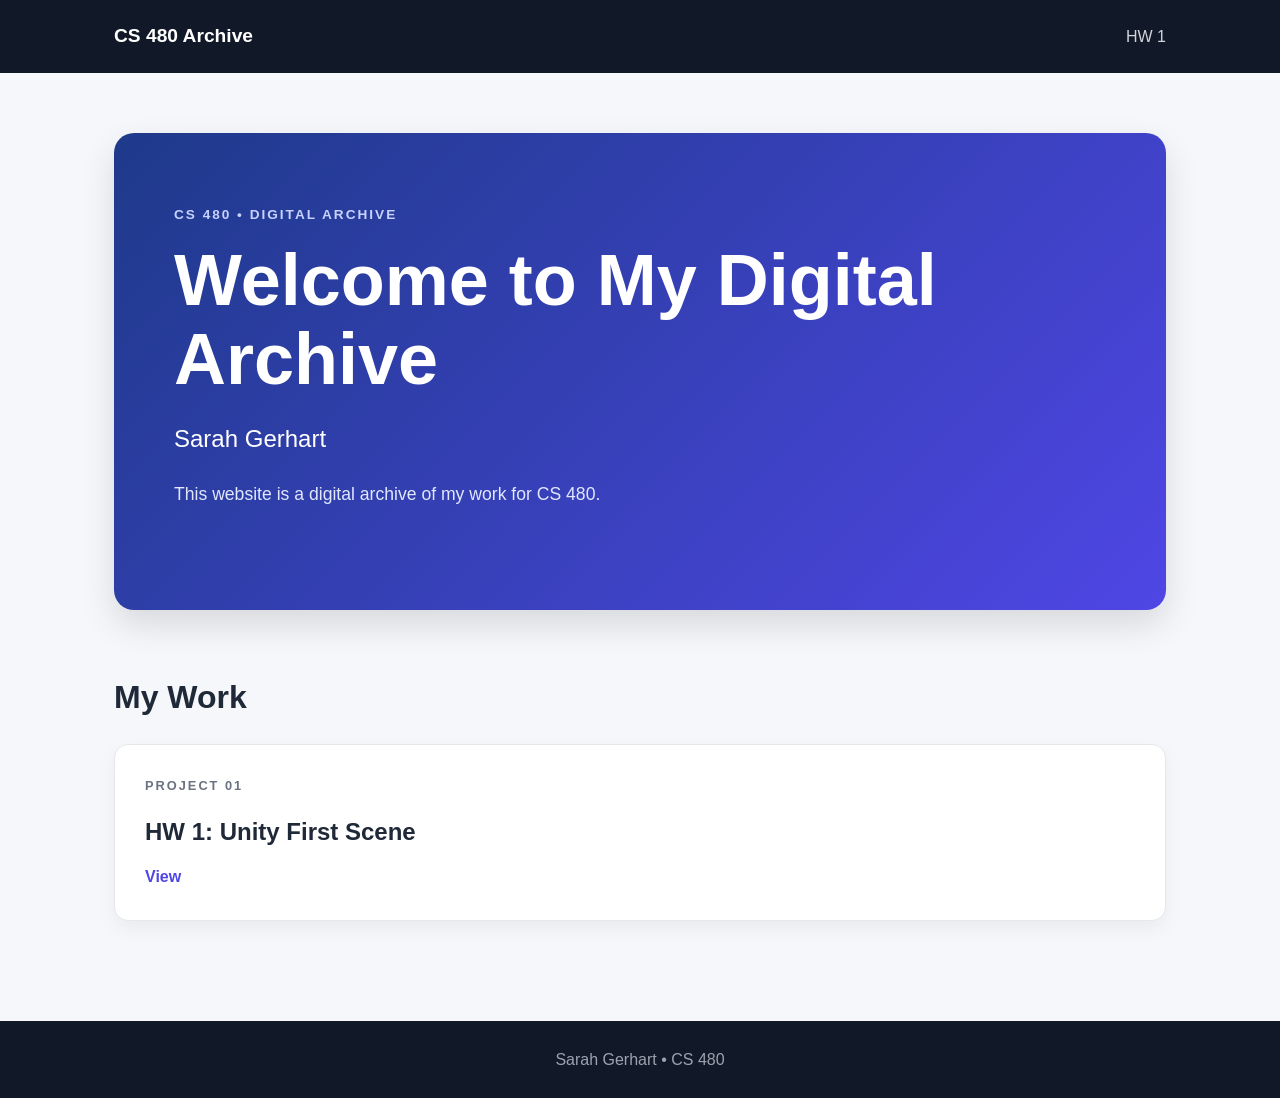
==== index.html @ 07f043e9 "project1 page and home page" ====
<!DOCTYPE html>
<html lang="en">
<head>
    <meta charset="UTF-8">
    <meta name="viewport" content="width=device-width, initial-scale=1.0">
    <title>CS 480 Digital Archive</title>
    <link rel="stylesheet" href="style.css">
</head>
<body>

    <header>
        <nav>
            <a href="index.html" class="logo">CS 480 Archive</a>

            <div class="nav-links">
                <a href="project1/index.html">HW 1</a>
            </div>
        </nav>
    </header>

    <main class="home">
        <section class="hero">
            <p class="eyebrow">CS 480 • Digital Archive</p>

            <h1>Welcome to My Digital Archive</h1>

            <h2>Sarah Gerhart</h2>

            <p class="intro">
                This website is a digital archive of my work for CS 480.
            </p>
        </section>

        <section class="projects">
            <h2>My Work</h2>

            <div class="project-card">
                <p class="project-number">PROJECT 01</p>
                <h3>HW 1: Unity First Scene</h3>

                <a href="project1/index.html">View</a>
            </div>
        </section>
    </main>

    <footer>
        <p>Sarah Gerhart • CS 480</p>
    </footer>

</body>
</html>
---- style.css ----
/* ---------- General Styles ---------- */

* {
    box-sizing: border-box;
    margin: 0;
    padding: 0;
}

body {
    font-family: Arial, Helvetica, sans-serif;
    background-color: #f5f7fa;
    color: #1f2937;
    line-height: 1.7;
}

a {
    color: inherit;
    text-decoration: none;
}

header {
    background-color: #111827;
    color: white;
}

nav {
    max-width: 1100px;
    margin: 0 auto;
    padding: 20px 24px;
    display: flex;
    justify-content: space-between;
    align-items: center;
}

.logo {
    font-size: 1.2rem;
    font-weight: bold;
}

.nav-links {
    display: flex;
    gap: 24px;
}

.nav-links a {
    color: #d1d5db;
    transition: color 0.2s ease;
}

.nav-links a:hover {
    color: white;
}


/* ---------- Main Content ---------- */

main {
    max-width: 1100px;
    margin: 0 auto;
    padding: 60px 24px;
}

.hero {
    background: linear-gradient(135deg, #1e3a8a, #4f46e5);
    color: white;
    border-radius: 20px;
    padding: 70px 60px;
    margin-bottom: 60px;
    box-shadow: 0 15px 35px rgba(0, 0, 0, 0.12);
}

.eyebrow {
    color: #c7d2fe;
    text-transform: uppercase;
    letter-spacing: 2px;
    font-size: 0.85rem;
    font-weight: bold;
    margin-bottom: 15px;
}

.hero h1 {
    font-size: clamp(2.5rem, 6vw, 4.5rem);
    line-height: 1.1;
    margin-bottom: 20px;
}

.hero h2 {
    font-size: 1.5rem;
    font-weight: normal;
    margin-bottom: 20px;
}

.intro {
    max-width: 700px;
    color: #e0e7ff;
    font-size: 1.1rem;
    margin-bottom: 30px;
}


/* ---------- Buttons ---------- */

.button {
    display: inline-block;
    background-color: white;
    color: #1e3a8a;
    padding: 12px 22px;
    border-radius: 8px;
    font-weight: bold;
    transition: transform 0.2s ease, background-color 0.2s ease;
}

.button:hover {
    background-color: #e0e7ff;
    transform: translateY(-2px);
}


/* ---------- Project Cards ---------- */

.projects h2 {
    font-size: 2rem;
    margin-bottom: 20px;
}

.project-card {
    background-color: white;
    border-radius: 14px;
    padding: 30px;
    border: 1px solid #e5e7eb;
    box-shadow: 0 8px 20px rgba(0, 0, 0, 0.05);
}

.project-number {
    color: #4f46e5;
    font-size: 0.8rem;
    font-weight: bold;
    letter-spacing: 2px;
    margin-bottom: 5px;
}

.project-card h3 {
    font-size: 1.5rem;
    margin-bottom: 10px;
}

.project-card p {
    color: #6b7280;
    margin-bottom: 15px;
}

.project-card a {
    color: #4f46e5;
    font-weight: bold;
}

.project-card a:hover {
    text-decoration: underline;
}


/* ---------- Project Page ---------- */

.project-header {
    margin-bottom: 40px;
}

.project-header .eyebrow {
    color: #4f46e5;
}

.project-header h1 {
    font-size: clamp(2.2rem, 5vw, 3.5rem);
    line-height: 1.2;
    margin-bottom: 15px;
}

.project-header p {
    color: #6b7280;
    max-width: 750px;
}

.content-section {
    background-color: white;
    border-radius: 14px;
    padding: 35px;
    margin-bottom: 30px;
    border: 1px solid #e5e7eb;
}

.content-section h2 {
    margin-bottom: 15px;
    color: #111827;
}

.content-section p {
    margin-bottom: 15px;
}

.content-section ul {
    padding-left: 25px;
}


/* ---------- Unity Screenshot ---------- */

.screenshot {
    width: 100%;
    height: auto;
    display: block;
    border-radius: 10px;
    border: 1px solid #d1d5db;
    margin-top: 20px;
}


/* ---------- Footer ---------- */

footer {
    background-color: #111827;
    color: #9ca3af;
    text-align: center;
    padding: 25px;
    margin-top: 40px;
}


/* ---------- Mobile Layout ---------- */

@media (max-width: 700px) {

    nav {
        flex-direction: column;
        gap: 12px;
    }

    .hero {
        padding: 45px 30px;
    }

    main {
        padding: 35px 18px;
    }

    .content-section {
        padding: 25px 20px;
    }
}
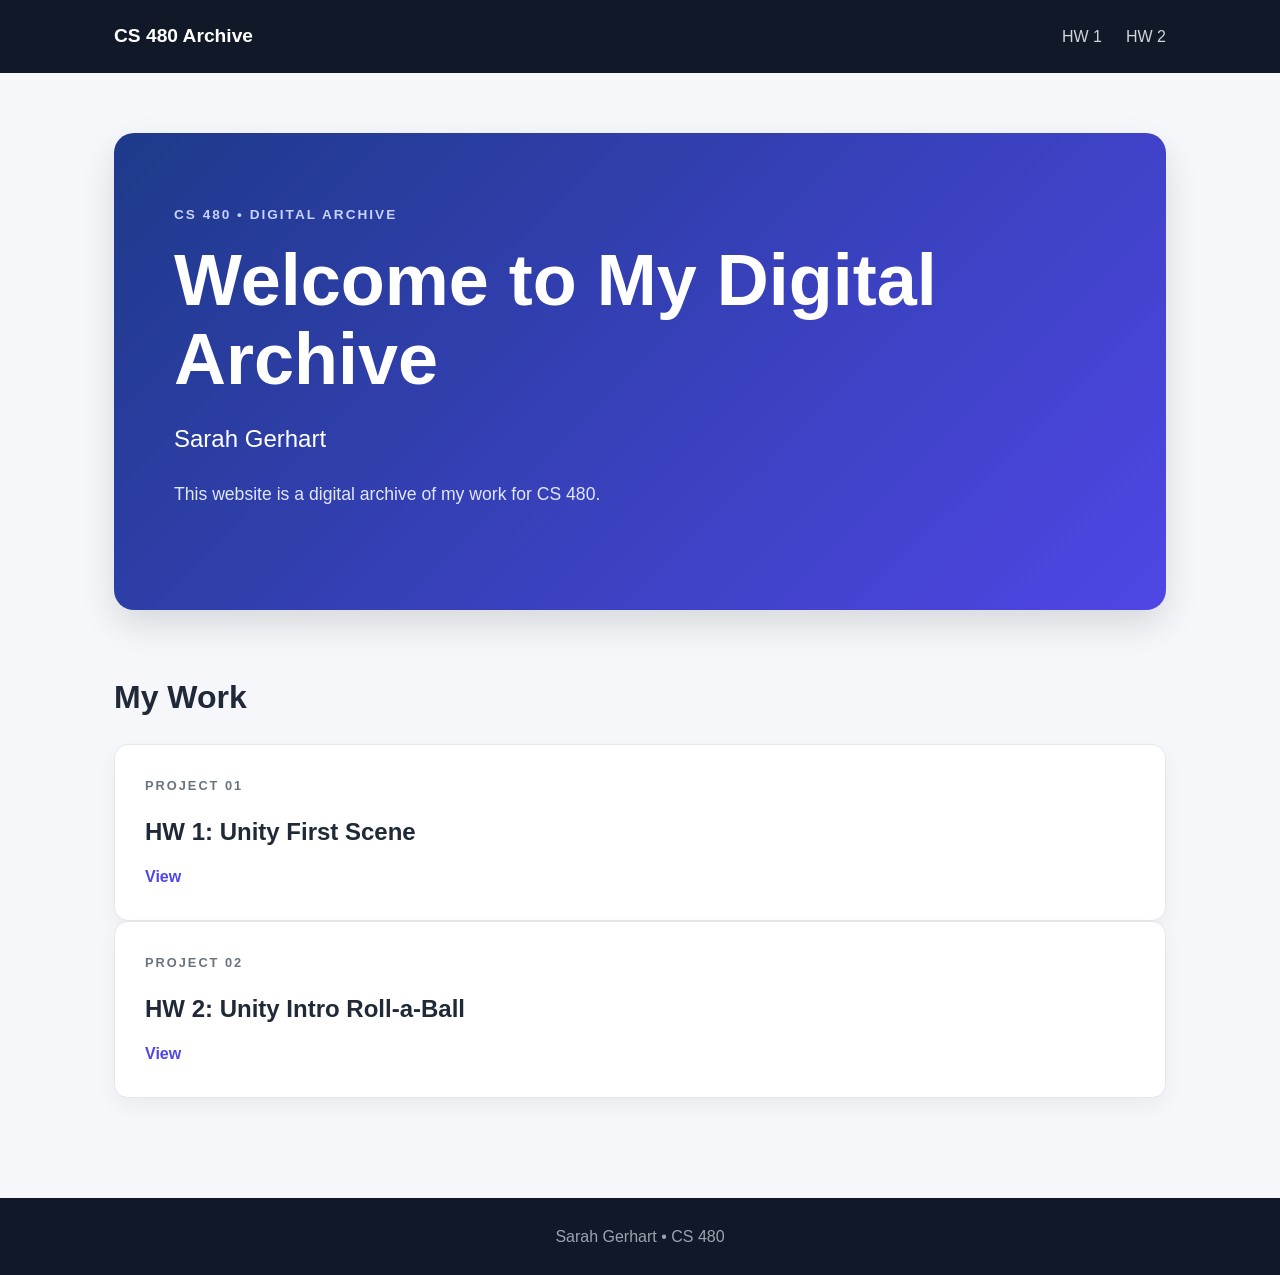
==== commit 90a6b0ff: "homework 2" ====
--- a/index.html
+++ b/index.html
@@ -14,6 +14,7 @@
 
             <div class="nav-links">
                 <a href="project1/index.html">HW 1</a>
+                <a href="project2/index.html">HW 2</a>
             </div>
         </nav>
     </header>
@@ -40,6 +41,12 @@
 
                 <a href="project1/index.html">View</a>
             </div>
+            <div class="project-card">
+                <p class="project-number">PROJECT 02</p>
+                <h3>HW 2: Unity Intro Roll-a-Ball</h3>
+
+                <a href="project2/index.html">View</a>
+            </div>
         </section>
     </main>
 
--- a/style.css
+++ b/style.css
@@ -213,6 +213,21 @@
     margin-top: 20px;
 }
 
+.video-container {
+    position: relative;
+    width: 100%;
+    max-width: 800px;
+    aspect-ratio: 16 / 9;
+    margin: 0 auto;
+}
+
+.video-container iframe {
+    width: 100%;
+    height: 100%;
+    border: 0;
+}
+
+
 
 /* ---------- Footer ---------- */
 
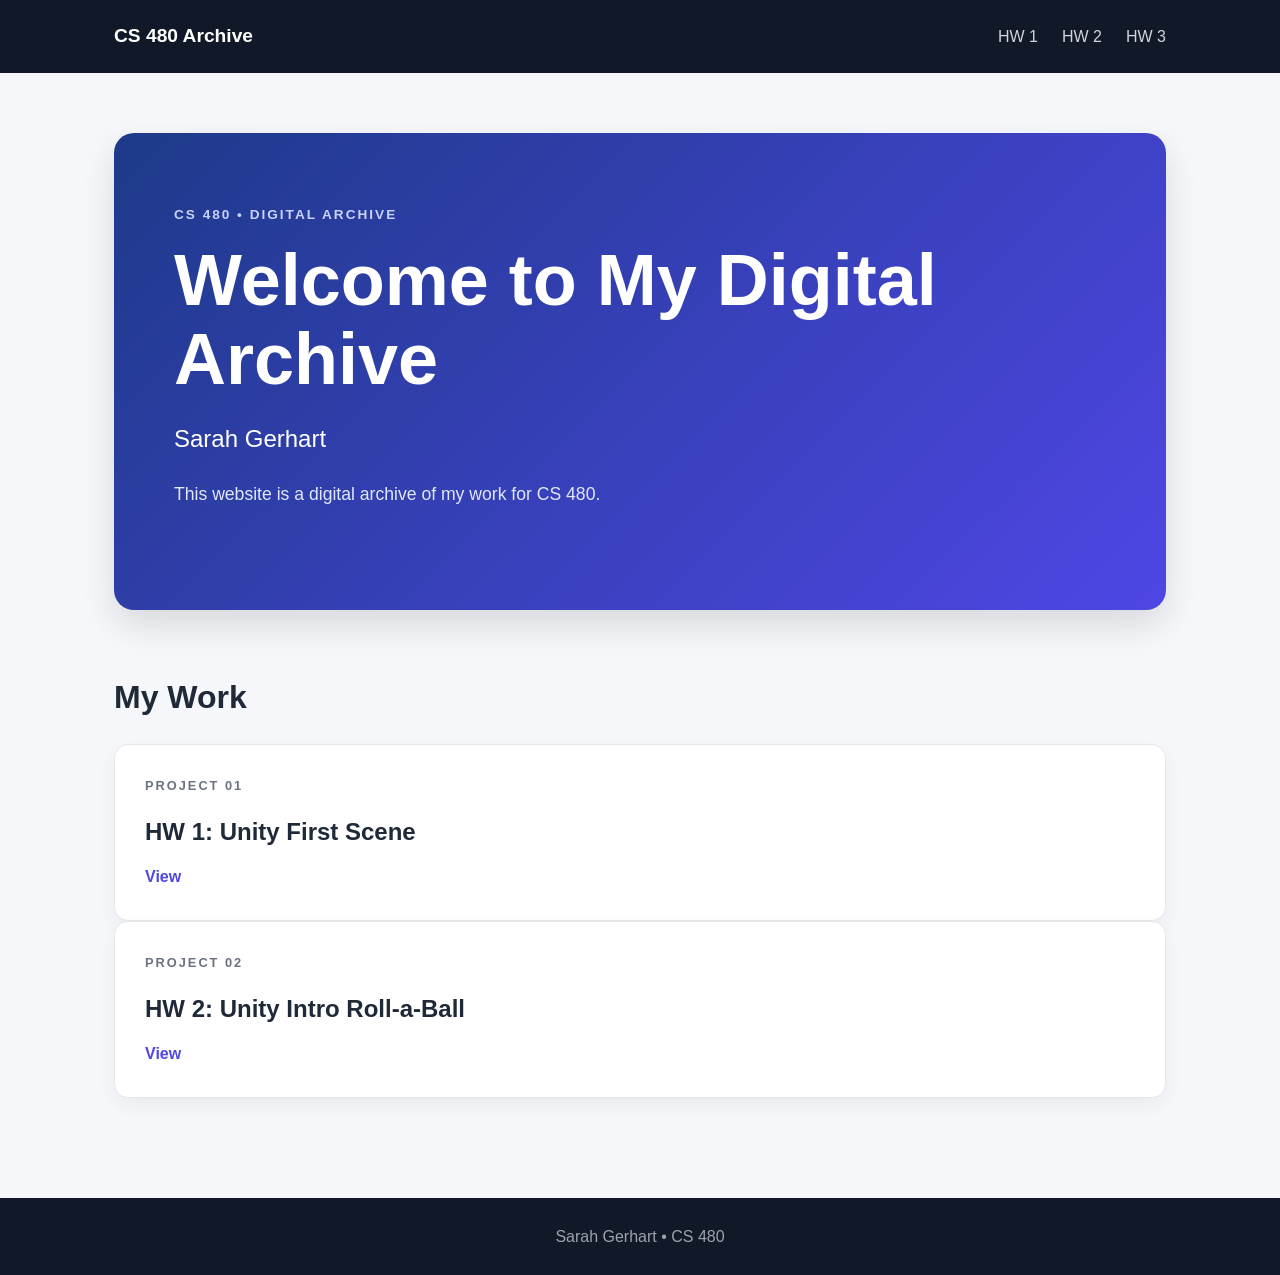
==== commit 70c7b3de: "hw3" ====
--- a/index.html
+++ b/index.html
@@ -15,6 +15,7 @@
             <div class="nav-links">
                 <a href="project1/index.html">HW 1</a>
                 <a href="project2/index.html">HW 2</a>
+                <a href="project3/index.html">HW 3</a>
             </div>
         </nav>
     </header>
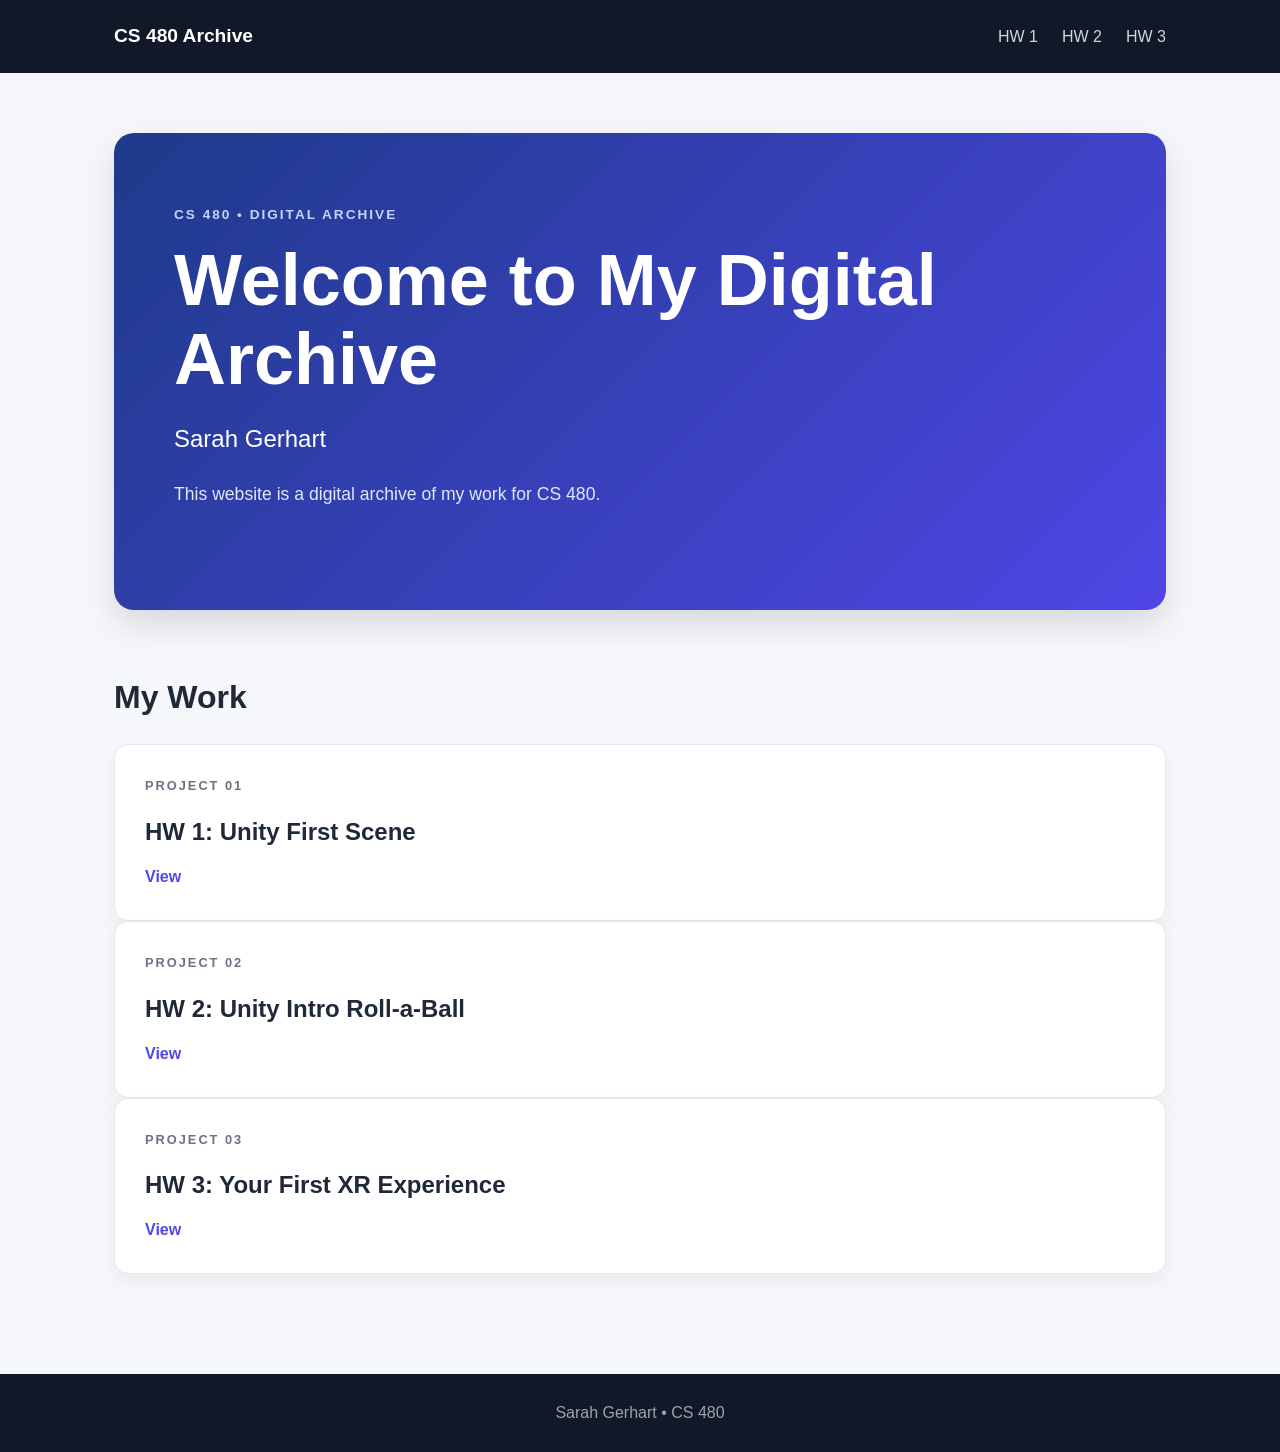
==== commit c321d4d8: "main page fix" ====
--- a/index.html
+++ b/index.html
@@ -48,6 +48,12 @@
 
                 <a href="project2/index.html">View</a>
             </div>
+            <div class="project-card">
+                <p class="project-number">PROJECT 03</p>
+                <h3>HW 3: Your First XR Experience</h3>
+
+                <a href="project3/index.html">View</a>
+            </div>
         </section>
     </main>
 
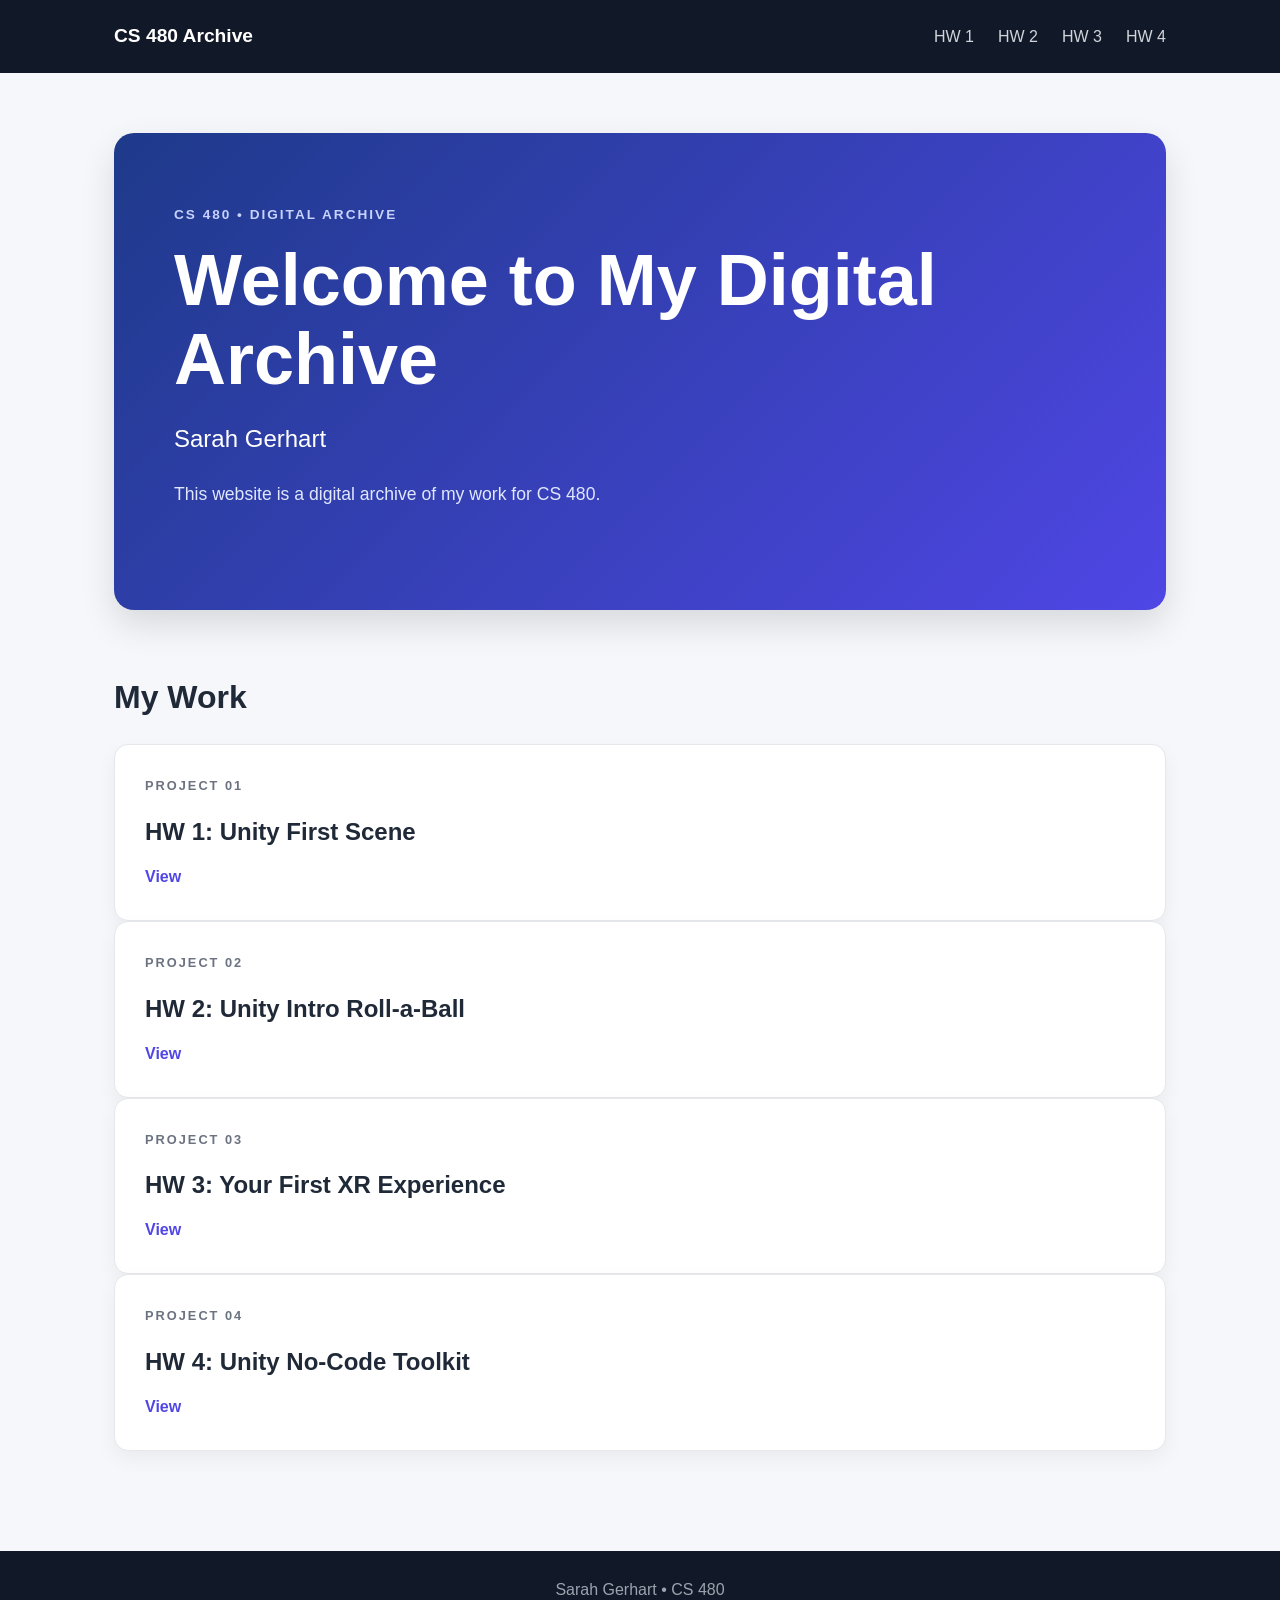
==== commit 928a0bbe: "HW4" ====
--- a/index.html
+++ b/index.html
@@ -16,6 +16,7 @@
                 <a href="project1/index.html">HW 1</a>
                 <a href="project2/index.html">HW 2</a>
                 <a href="project3/index.html">HW 3</a>
+                <a href="project4/index.html">HW 4</a>
             </div>
         </nav>
     </header>
@@ -54,6 +55,12 @@
 
                 <a href="project3/index.html">View</a>
             </div>
+            <div class="project-card">
+                <p class="project-number">PROJECT 04</p>
+                <h3>HW 4: Unity No-Code Toolkit</h3>
+
+                <a href="project4/index.html">View</a>
+            </div>
         </section>
     </main>
 
